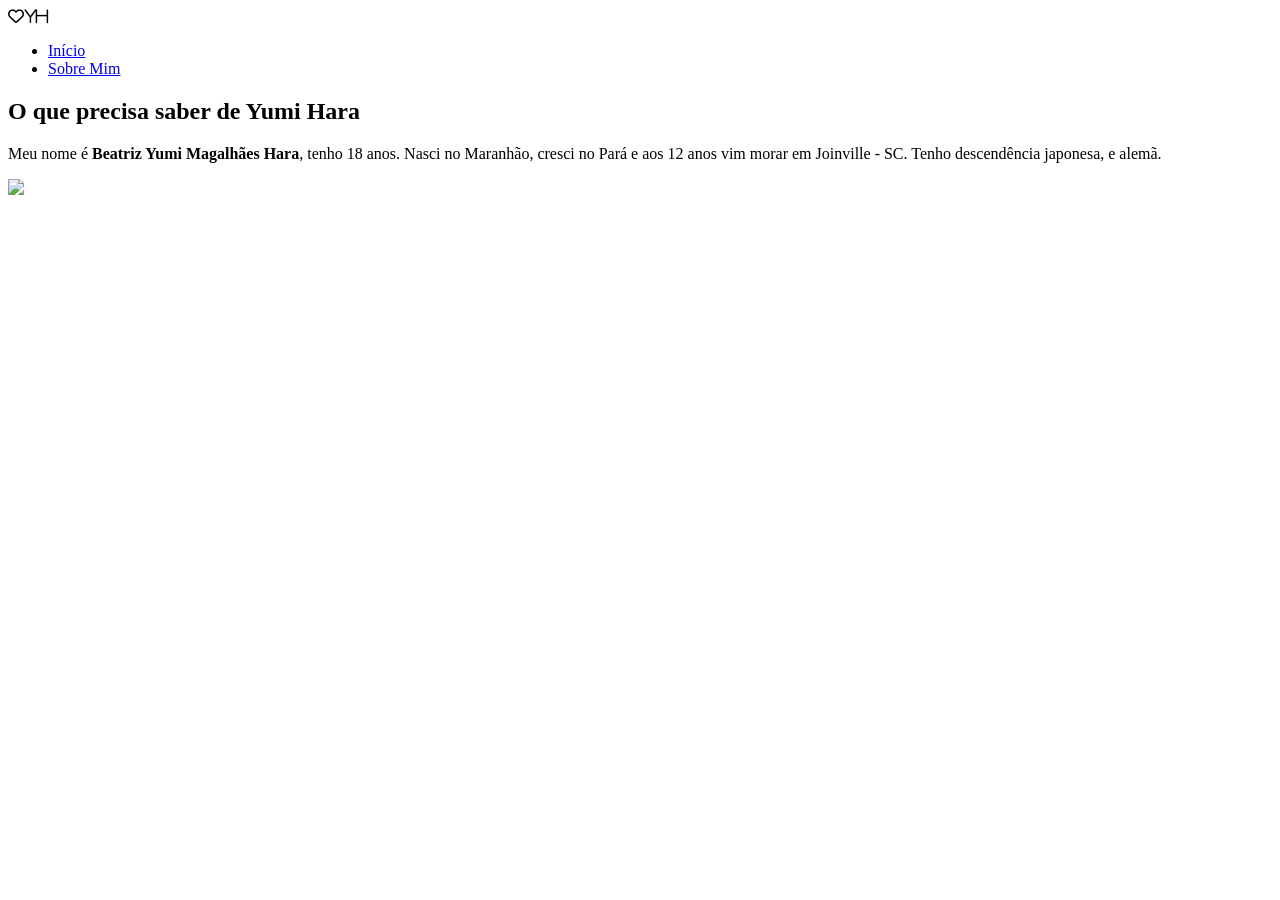
==== index.html @ caf52cba "Add files via upload" ====
<!DOCTYPE html>
<html lang="pt-br">
<head>
    <meta charset="UTF-8">
    <meta name="viewport" content="width=device-width, initial-scale=1.0">
    <link rel="stylesheet" href="https://cdnjs.cloudflare.com/ajax/libs/font-awesome/6.7.2/css/all.min.css" integrity="sha512-Evv84Mr4kqVGRNSgIGL/F/aIDqQb7xQ2vcrdIwxfjThSH8CSR7PBEakCr51Ck+w+/U6swU2Im1vVX0SVk9ABhg==" crossorigin="anonymous" referrerpolicy="no-referrer" />
    <link rel="stylesheet" href="css/styles.css">
    <title>Yumi Hara</title>
</head>
<body>
    <header>
        <!--navbar-->
        <nav id="navbar">
            <i class="fa-regular fa-heart" id="nav_logo">YH</i>

            <ul id="nav_list">
                <li class="nav-item active">
                    <a href="#home">Início</a>
                </li>
                <li class="nav-item">
                    <a href="index2.html">Sobre Mim</a>
                </li>
            </ul>
        </nav>
    </header>

    <!--main-->
    <main id="content">
        <section id="home">
            <div id="shape"></div>
            <div id="cta">
                <h1 class="title">
                    O que precisa saber de
                    <span>Yumi Hara</span>
                </h1>

                <p class="description">
                    Meu nome é <b>Beatriz Yumi Magalhães Hara</b>,
                    tenho 18 anos. Nasci no Maranhão, cresci no Pará
                    e aos 12 anos vim morar em Joinville - SC.
                    Tenho descendência japonesa, e alemã.
                </p>

                <div class="img">
                <img src="img/eu.jpeg">
                </div>
            </div>
        </section>
    </main>
    </header>
</body>
</html>
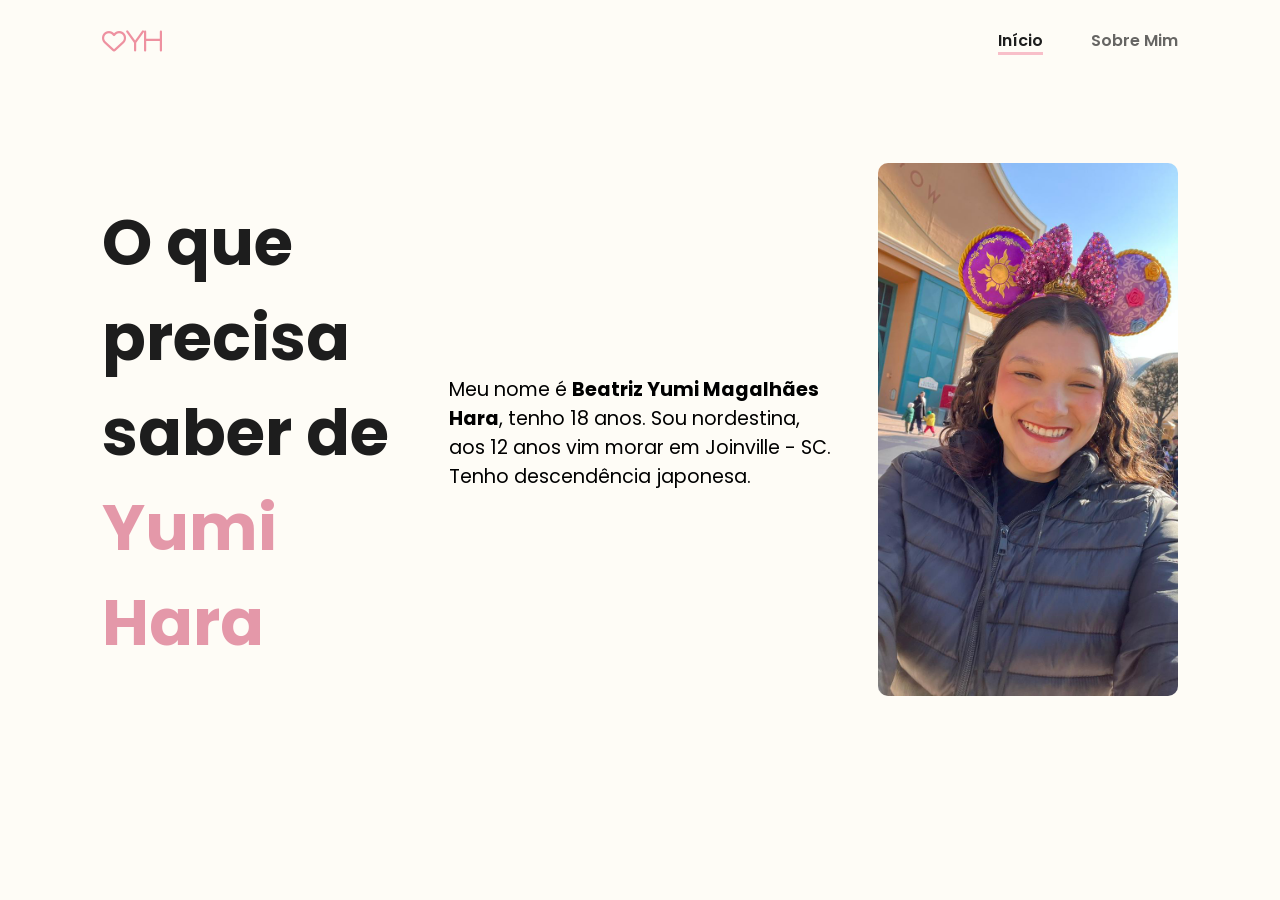
==== commit bd4e5ff9: "Add files via upload" ====
--- a/index.html
+++ b/index.html
@@ -36,9 +36,8 @@
 
                 <p class="description">
                     Meu nome é <b>Beatriz Yumi Magalhães Hara</b>,
-                    tenho 18 anos. Nasci no Maranhão, cresci no Pará
-                    e aos 12 anos vim morar em Joinville - SC.
-                    Tenho descendência japonesa, e alemã.
+                    tenho 18 anos. Sou nordestina, aos 12 anos vim morar em Joinville - SC.
+                    Tenho descendência japonesa.
                 </p>
 
                 <div class="img">
--- a/css/styles.css
+++ b/css/styles.css
@@ -0,0 +1,173 @@
+@import url('https://fonts.googleapis.com/css2?family=Poppins:ital,wght@0,100;0,200;0,300;0,400;0,500;0,600;0,700;0,800;0,900;1,100;1,200;1,300;1,400;1,500;1,600;1,700;1,800;1,900&display=swap');
+
+* {
+    font-family: "Poppins", sans-serif;
+    margin: 0;
+    padding: 0;
+    box-sizing: border-box;
+}
+
+body {
+    background-color: #fefcf6;
+}
+
+section {
+    padding: 28px 8%;
+}
+
+header {
+    width: 100%;
+    padding: 28px 8%;
+    
+}
+
+#navbar {
+    width: 100%;
+    display: flex;
+    align-items: center;
+    justify-content: space-between;
+}
+
+#nav_logo {
+    font-size: 24px;
+    color: rgb(238, 145, 160);
+}
+
+#nav_list {
+    display: flex;
+    list-style: none;
+    gap: 48px;
+}
+
+.nav-item a {
+    text-decoration: none;
+    color: #1d1d1dad;
+    font-weight: 600;
+}
+
+.nav-item.active a {
+    color: #1d1d1d;
+    border-bottom: 3px solid rgb(248, 191, 201);
+}
+
+.btn-default {
+    border: none;
+    display: flex;
+    align-items: center;
+    justify-content: center;
+    background-color: #e498a9;
+    border-radius: 12px;
+    padding: 10px 14px;
+    font-weight: 600;
+    box-shadow: 0px 0px 10px 2px rgba(0, 0, 0, 0.1);
+    cursor: pointer;
+    transition: background-color .3s ease;
+}
+
+.btn-default:hover {
+    background-color: #e6aec2;
+}
+
+#home {
+    display: flex;
+    position: relative;
+}
+
+#cta {
+    width: 100%;
+    display: flex;
+    flex-direction: row; 
+    align-items: center;
+    justify-content: space-between;
+    gap: 40px;
+    margin-top: 5%;
+}
+
+#cta .title {
+    font-size: 4rem;
+    color: #1d1d1d;
+}
+
+#cta .title span {
+    color: #e498a9;
+}
+
+#cta .description {
+    font-size: 1.2rem;
+}
+
+img {
+    width: 300px;
+    height: auto;
+}
+
+.text {
+   width: 50%;
+}
+
+#cta img {
+    width: 300px;
+    height: auto;
+    border-radius: 10px;
+}
+
+/*index2*/
+#sobre {
+    padding: 40px 8%;
+    display: flex;
+    flex-direction: column;
+}
+
+.intro {
+    text-align: center;
+    margin-bottom: 40px;
+}
+
+.intro h1 {
+    font-size: 2.5rem;
+    margin-bottom: 20px;
+    color: #e498a9;
+}
+
+.intro p {
+    font-size: 1.2rem;
+    margin-bottom: 10px;
+}
+
+/*tabelas*/
+.table {
+    margin-bottom: 40px;
+    width: 100%;
+    display: block;
+}
+
+.table h2 {
+    margin-bottom: 15px;
+    color: #1d1d1d;
+    margin-left: 10px;
+}
+
+table {
+    width: 100%;
+    border-collapse: collapse;
+    background-color: #fff;
+    border-radius: 10px;
+    overflow: hidden;
+    table-layout: fixed;
+}
+
+th, td {
+    padding: 12px;
+    text-align: center;
+    border-bottom: 1px solid #ddd;
+    vertical-align: middle;
+}
+
+th {
+    background-color: #e498a9;
+    color: white;
+}
+
+tr:hover {
+    background-color: #f5f5f5;
+}
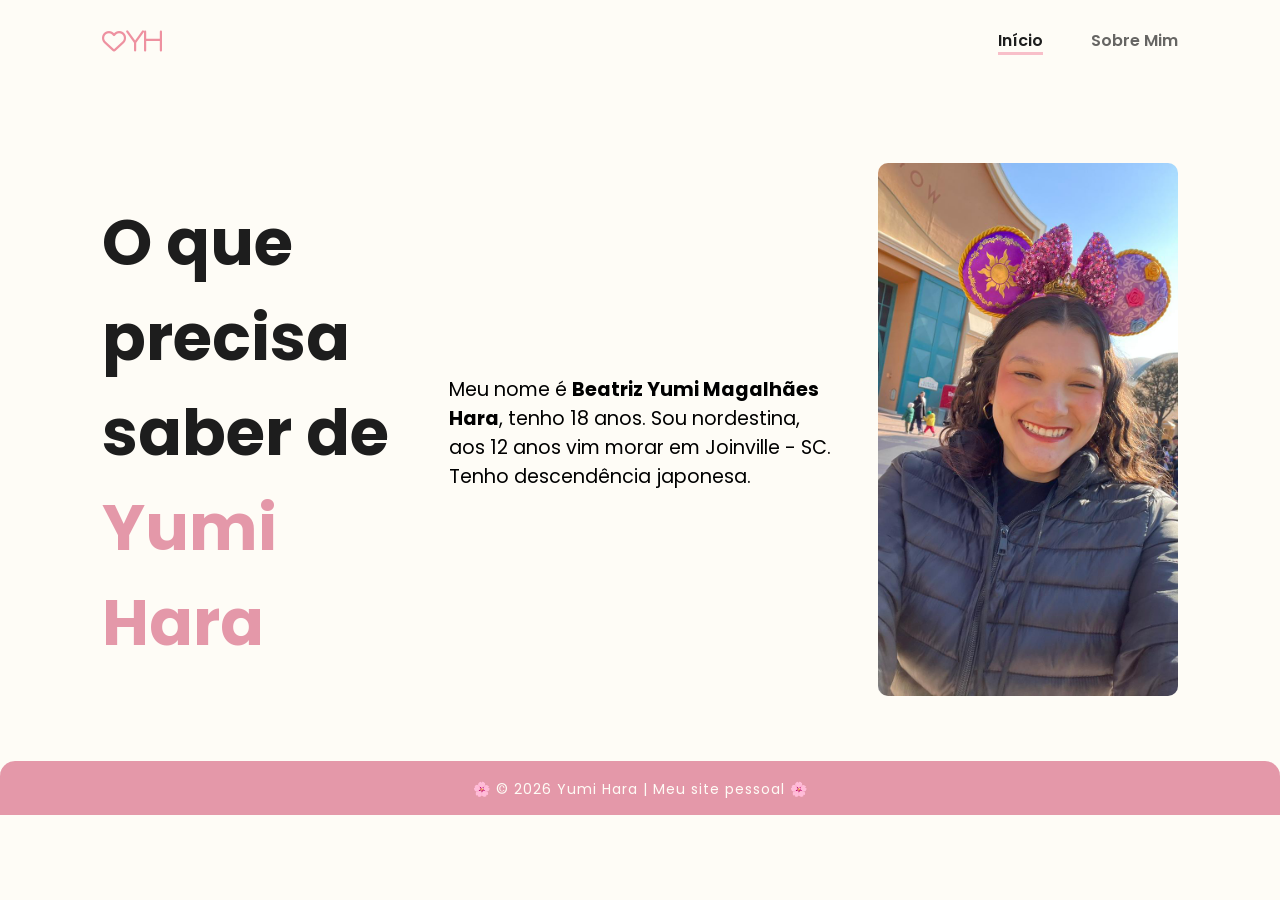
==== commit 81574e57: "Atualização do site" ====
--- a/index.html
+++ b/index.html
@@ -46,6 +46,11 @@
             </div>
         </section>
     </main>
-    </header>
+    
+    <!--rodapé-->
+    <footer>
+        <p>🌸 © 2026 Yumi Hara | Meu site pessoal 🌸</p>
+    </footer>
+    
 </body>
 </html>
--- a/css/styles.css
+++ b/css/styles.css
@@ -70,7 +70,8 @@
 
 #home {
     display: flex;
-    position: relative;
+    align-items: center;
+    justify-content: space-between;
 }
 
 #cta {
@@ -132,6 +133,19 @@
 .intro p {
     font-size: 1.2rem;
     margin-bottom: 10px;
+}
+
+/*tabelas*/
+.table {
+    margin-bottom: 40px;
+    width: 100%;
+    display: block;
+}
+
+.table h2 {
+    margin-bottom: 15px;
+    color: #1d1d1d;
+    margin-left: 10px;
 }
 
 /*tabelas*/
@@ -171,3 +185,18 @@
 tr:hover {
     background-color: #f5f5f5;
 }
+
+footer {
+    background-color: #e498a9;
+    color: #fefcf6;
+    text-align: center;
+    padding: 15px;
+    margin-top: 30px;
+    display: flex;
+    justify-content: center;
+    align-items: center;
+    border-top: 3px solid #e498a9;
+    font-size: 14px;
+    letter-spacing: 1px;
+    border-radius: 15px 15px 0 0;
+}
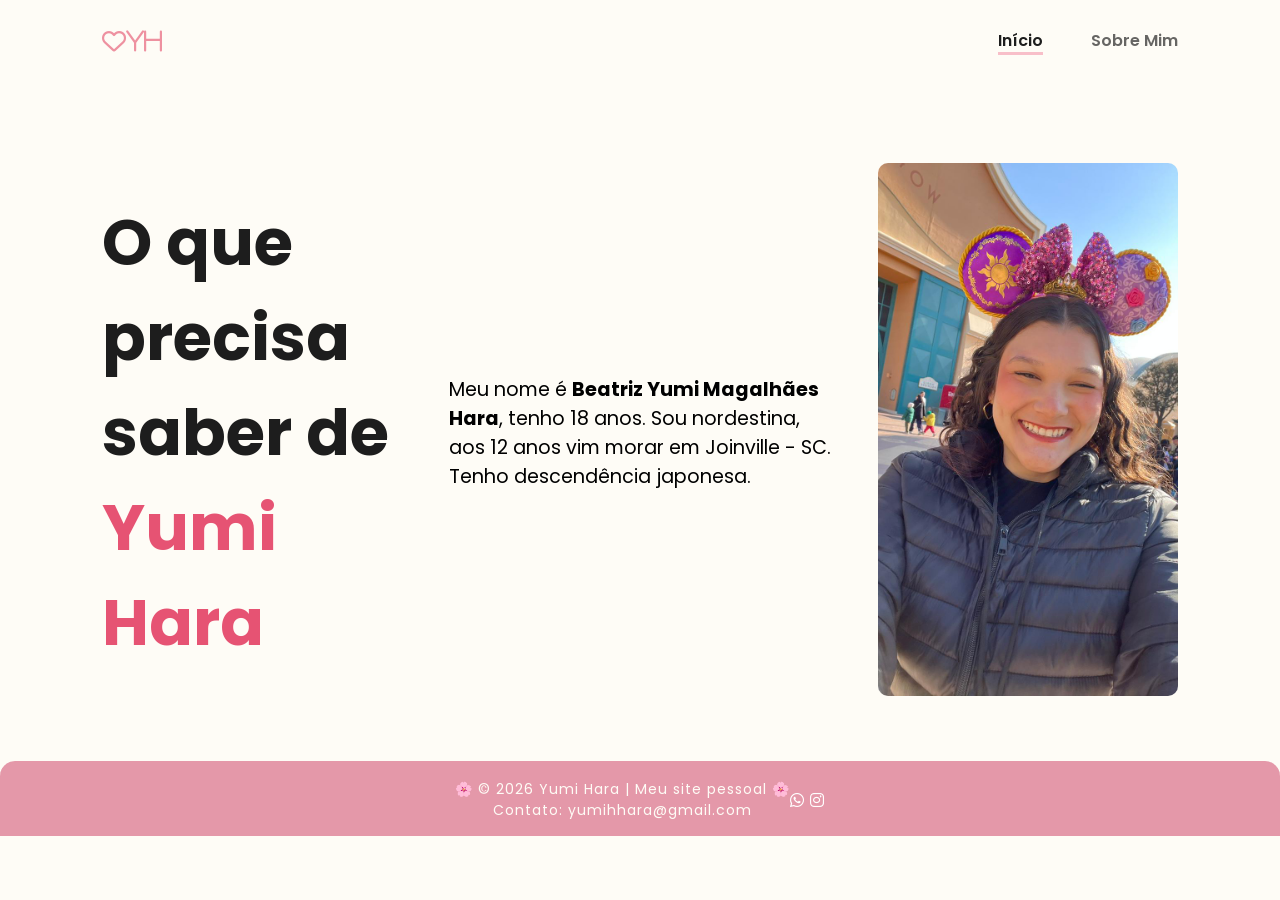
==== commit b9c9471b: "Atualização footer" ====
--- a/index.html
+++ b/index.html
@@ -46,10 +46,23 @@
             </div>
         </section>
     </main>
-    
+
     <!--rodapé-->
     <footer>
-        <p>🌸 © 2026 Yumi Hara | Meu site pessoal 🌸</p>
+        <p>🌸 © 2026 Yumi Hara | Meu site pessoal 🌸 <br>
+            Contato: yumihhara@gmail.com
+        </p>
+
+        <div class="social-media-buttons">
+            <a href="https://wa.me/5547989019005" target="_blank">
+                <i class="fa-brands fa-whatsapp"></i>
+            </a>
+
+            <a href="https://instagram.com/_yumihara_" target="_blank">
+                <i class="fa-brands fa-instagram"></i>
+            </a>
+        </div>
+
     </footer>
     
 </body>
--- a/css/styles.css
+++ b/css/styles.css
@@ -90,7 +90,7 @@
 }
 
 #cta .title span {
-    color: #e498a9;
+    color: #e65373;
 }
 
 #cta .description {
@@ -200,3 +200,14 @@
     letter-spacing: 1px;
     border-radius: 15px 15px 0 0;
 }
+
+social-media-buttons {
+    display: flex;
+    gap: 10px;
+}
+
+.social-media-buttons a {
+    color: #fff;
+    font-size: 16px;
+    text-decoration: none;
+}
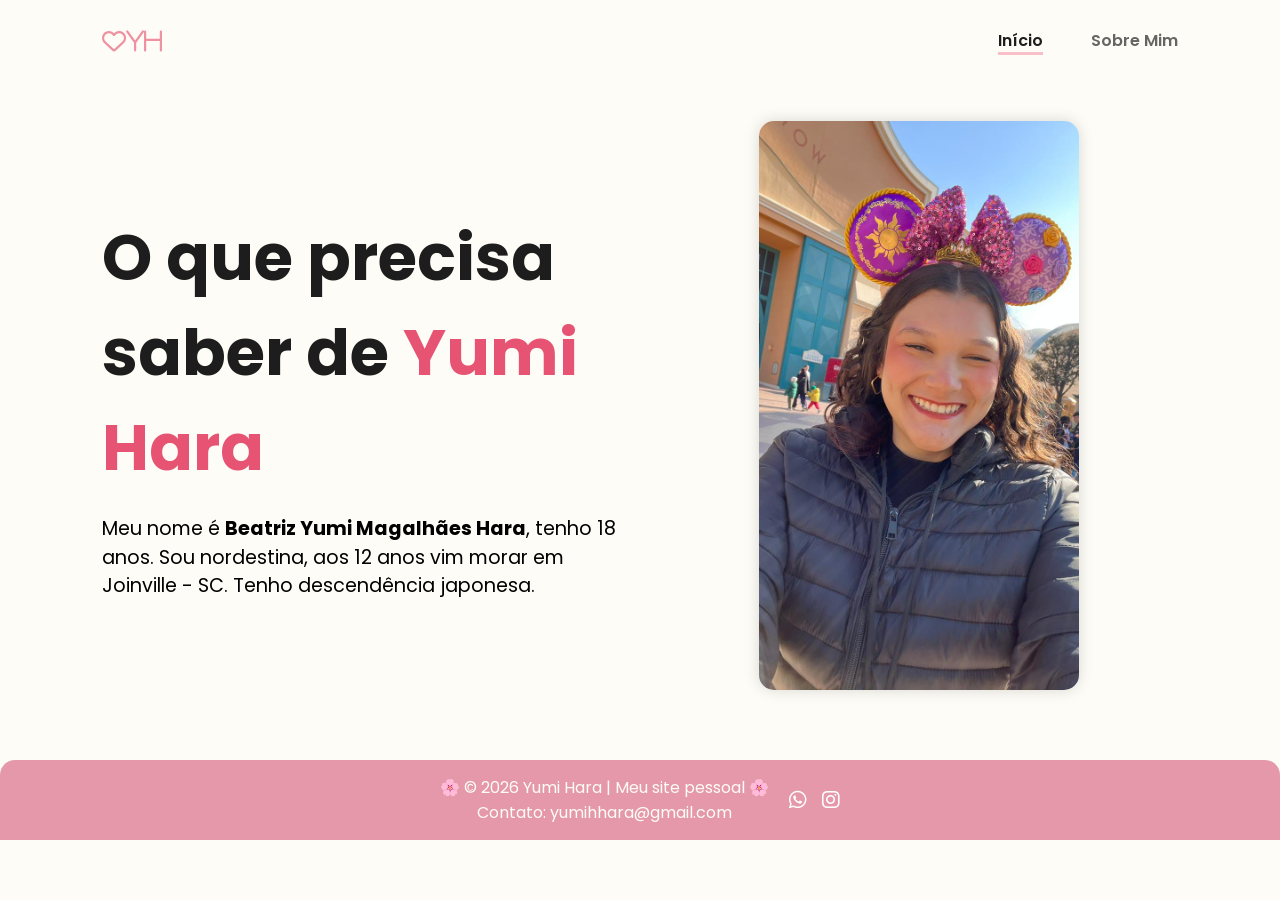
==== commit bd3eb8ab: "Atualização do site com CSS Grid" ====
--- a/index.html
+++ b/index.html
@@ -3,57 +3,86 @@
 <head>
     <meta charset="UTF-8">
     <meta name="viewport" content="width=device-width, initial-scale=1.0">
-    <link rel="stylesheet" href="https://cdnjs.cloudflare.com/ajax/libs/font-awesome/6.7.2/css/all.min.css" integrity="sha512-Evv84Mr4kqVGRNSgIGL/F/aIDqQb7xQ2vcrdIwxfjThSH8CSR7PBEakCr51Ck+w+/U6swU2Im1vVX0SVk9ABhg==" crossorigin="anonymous" referrerpolicy="no-referrer" />
+
+    <!--icons-->
+    <link rel="stylesheet" href="https://cdnjs.cloudflare.com/ajax/libs/font-awesome/6.7.2/css/all.min.css">
+
+    <!--css-->
     <link rel="stylesheet" href="css/styles.css">
+
     <title>Yumi Hara</title>
 </head>
+
 <body>
+
+    <!--HEADER-->
     <header>
-        <!--navbar-->
+
+        <!--NAVBAR-->
         <nav id="navbar">
+
             <i class="fa-regular fa-heart" id="nav_logo">YH</i>
 
             <ul id="nav_list">
                 <li class="nav-item active">
-                    <a href="#home">Início</a>
+                    <a href="index.html">Início</a>
                 </li>
+
                 <li class="nav-item">
                     <a href="index2.html">Sobre Mim</a>
                 </li>
             </ul>
+
         </nav>
+
     </header>
 
-    <!--main-->
+    <!--MAIN-->
     <main id="content">
+
         <section id="home">
+
             <div id="shape"></div>
+
             <div id="cta">
-                <h1 class="title">
-                    O que precisa saber de
-                    <span>Yumi Hara</span>
-                </h1>
 
-                <p class="description">
-                    Meu nome é <b>Beatriz Yumi Magalhães Hara</b>,
-                    tenho 18 anos. Sou nordestina, aos 12 anos vim morar em Joinville - SC.
-                    Tenho descendência japonesa.
-                </p>
+                <!--texto-->
+                <div class="text">
 
+                    <h1 class="title">
+                        O que precisa saber de
+                        <span>Yumi Hara</span>
+                    </h1>
+
+                    <p class="description">
+                        Meu nome é <b>Beatriz Yumi Magalhães Hara</b>,
+                        tenho 18 anos. Sou nordestina, aos 12 anos vim morar em Joinville - SC.
+                        Tenho descendência japonesa.
+                    </p>
+
+                </div>
+
+                <!--imagem-->
                 <div class="img">
-                <img src="img/eu.jpeg">
+                    <img src="img/eu.jpeg" alt="Foto Yumi">
                 </div>
+
             </div>
+
         </section>
+
     </main>
 
-    <!--rodapé-->
+    <!--RODAPÉ-->
     <footer>
-        <p>🌸 © 2026 Yumi Hara | Meu site pessoal 🌸 <br>
+
+        <p>
+            🌸 © 2026 Yumi Hara | Meu site pessoal 🌸 <br>
             Contato: yumihhara@gmail.com
         </p>
 
         <div class="social-media-buttons">
+
             <a href="https://wa.me/5547989019005" target="_blank">
                 <i class="fa-brands fa-whatsapp"></i>
             </a>
@@ -61,9 +90,10 @@
             <a href="https://instagram.com/_yumihara_" target="_blank">
                 <i class="fa-brands fa-instagram"></i>
             </a>
+
         </div>
 
     </footer>
-    
+
 </body>
 </html>
--- a/css/styles.css
+++ b/css/styles.css
@@ -1,5 +1,6 @@
-@import url('https://fonts.googleapis.com/css2?family=Poppins:ital,wght@0,100;0,200;0,300;0,400;0,500;0,600;0,700;0,800;0,900;1,100;1,200;1,300;1,400;1,500;1,600;1,700;1,800;1,900&display=swap');
-
+@import url('https://fonts.googleapis.com/css2?family=Poppins:wght@100;200;300;400;500;600;700;800;900&display=swap');
+
+/*GERAL*/
 * {
     font-family: "Poppins", sans-serif;
     margin: 0;
@@ -11,18 +12,16 @@
     background-color: #fefcf6;
 }
 
-section {
-    padding: 28px 8%;
-}
-
+/*HEADER*/
 header {
     width: 100%;
     padding: 28px 8%;
-    
-}
-
+}
+
+/*NAVBAR*/
 #navbar {
     width: 100%;
+
     display: flex;
     align-items: center;
     justify-content: space-between;
@@ -50,131 +49,194 @@
     border-bottom: 3px solid rgb(248, 191, 201);
 }
 
-.btn-default {
-    border: none;
-    display: flex;
+/*HOME*/
+#home {
+    padding: 40px 8%;
+}
+
+/*GRID*/
+#cta {
+
+    display: grid;
+
+    /*colunas*/
+    grid-template-columns: repeat(2, 1fr);
+
+    /*linhas*/
+    grid-template-rows: auto;
+
+    /*áreas*/
+    grid-template-areas:
+        "texto imagem";
+
+    gap: 40px;
+
     align-items: center;
+}
+
+.text {
+    grid-area: texto;
+}
+
+.img {
+    grid-area: imagem;
+
+    display: flex;
     justify-content: center;
-    background-color: #e498a9;
-    border-radius: 12px;
-    padding: 10px 14px;
-    font-weight: 600;
-    box-shadow: 0px 0px 10px 2px rgba(0, 0, 0, 0.1);
-    cursor: pointer;
-    transition: background-color .3s ease;
-}
-
-.btn-default:hover {
-    background-color: #e6aec2;
-}
-
-#home {
-    display: flex;
-    align-items: center;
-    justify-content: space-between;
-}
-
-#cta {
-    width: 100%;
-    display: flex;
-    flex-direction: row; 
-    align-items: center;
-    justify-content: space-between;
-    gap: 40px;
-    margin-top: 5%;
-}
-
+}
+
+/*TÍTULO*/
 #cta .title {
     font-size: 4rem;
     color: #1d1d1d;
+    margin-bottom: 20px;
 }
 
 #cta .title span {
     color: #e65373;
 }
 
+/*DESCRIÇÃO*/
 #cta .description {
     font-size: 1.2rem;
-}
-
-img {
-    width: 300px;
-    height: auto;
-}
-
-.text {
-   width: 50%;
-}
-
+    line-height: 1.8rem;
+}
+
+/*IMAGEM*/
 #cta img {
-    width: 300px;
-    height: auto;
-    border-radius: 10px;
-}
-
-/*index2*/
+    width: 320px;
+    border-radius: 15px;
+    box-shadow: 0px 0px 15px rgba(0,0,0,0.15);
+}
+
+/*PÁGINA SOBRE*/
+.layout {
+
+    display: grid;
+
+    /*colunas*/
+    grid-template-columns: 250px 1fr;
+
+    /*linhas*/
+    grid-template-rows: auto;
+
+    /*áreas*/
+    grid-template-areas:
+        "sidebar content";
+
+    gap: 30px;
+
+    padding: 40px 8%;
+}
+
+/*MENU LATERAL*/
+.sidebar {
+
+    grid-area: sidebar;
+
+    background-color: white;
+
+    padding: 20px;
+
+    border-radius: 15px;
+
+    height: fit-content;
+
+    box-shadow: 0px 0px 10px rgba(0,0,0,0.1);
+}
+
+.sidebar h2 {
+    color: #e65373;
+    margin-bottom: 20px;
+}
+
+.sidebar ul {
+
+    list-style: none;
+
+    display: grid;
+
+    /*repeat*/
+    grid-template-rows: repeat(3, auto);
+
+    gap: 15px;
+}
+
+.sidebar a {
+    text-decoration: none;
+    color: #1d1d1d;
+    font-weight: 500;
+}
+
+.sidebar a:hover {
+    color: #e65373;
+}
+
+/*CONTEÚDO*/
 #sobre {
-    padding: 40px 8%;
-    display: flex;
-    flex-direction: column;
-}
-
+
+    grid-area: content;
+
+    display: grid;
+
+    grid-template-columns: 1fr;
+
+    gap: 30px;
+}
+
+/*INTRO*/
 .intro {
-    text-align: center;
-    margin-bottom: 40px;
+    background-color: white;
+    padding: 30px;
+    border-radius: 15px;
+
+    box-shadow: 0px 0px 10px rgba(0,0,0,0.1);
 }
 
 .intro h1 {
     font-size: 2.5rem;
+    color: #e498a9;
     margin-bottom: 20px;
-    color: #e498a9;
 }
 
 .intro p {
-    font-size: 1.2rem;
+    font-size: 1.1rem;
     margin-bottom: 10px;
 }
 
-/*tabelas*/
+/*TABELAS*/
 .table {
-    margin-bottom: 40px;
-    width: 100%;
-    display: block;
+
+    display: grid;
+
+    grid-template-columns: repeat(1, 1fr);
+
+    gap: 15px;
+
+    background-color: white;
+
+    padding: 25px;
+
+    border-radius: 15px;
+
+    box-shadow: 0px 0px 10px rgba(0,0,0,0.1);
 }
 
 .table h2 {
-    margin-bottom: 15px;
     color: #1d1d1d;
-    margin-left: 10px;
-}
-
-/*tabelas*/
-.table {
-    margin-bottom: 40px;
-    width: 100%;
-    display: block;
-}
-
-.table h2 {
-    margin-bottom: 15px;
-    color: #1d1d1d;
-    margin-left: 10px;
-}
-
+}
+
+/*TABELA*/
 table {
     width: 100%;
     border-collapse: collapse;
-    background-color: #fff;
-    border-radius: 10px;
     overflow: hidden;
-    table-layout: fixed;
 }
 
 th, td {
     padding: 12px;
     text-align: center;
     border-bottom: 1px solid #ddd;
-    vertical-align: middle;
 }
 
 th {
@@ -186,28 +248,64 @@
     background-color: #f5f5f5;
 }
 
+/*FOOTER*/
 footer {
+
     background-color: #e498a9;
     color: #fefcf6;
+
     text-align: center;
+
     padding: 15px;
+
     margin-top: 30px;
+
     display: flex;
     justify-content: center;
     align-items: center;
-    border-top: 3px solid #e498a9;
-    font-size: 14px;
-    letter-spacing: 1px;
+
+    gap: 20px;
+
     border-radius: 15px 15px 0 0;
 }
 
-social-media-buttons {
-    display: flex;
-    gap: 10px;
+/*REDES SOCIAIS*/
+.social-media-buttons {
+    display: flex;
+    gap: 15px;
 }
 
 .social-media-buttons a {
-    color: #fff;
-    font-size: 16px;
+    color: white;
+    font-size: 20px;
     text-decoration: none;
+}
+
+/*RESPONSIVIDADE*/
+@media screen and (max-width: 768px) {
+
+    #cta {
+        grid-template-columns: 1fr;
+
+        grid-template-areas:
+            "texto"
+            "imagem";
+    }
+
+    .layout {
+
+        grid-template-columns: 1fr;
+
+        grid-template-areas:
+            "sidebar"
+            "content";
+    }
+
+    #cta .title {
+        font-size: 2.5rem;
+    }
+
+    #cta img {
+        width: 250px;
+    }
 }
